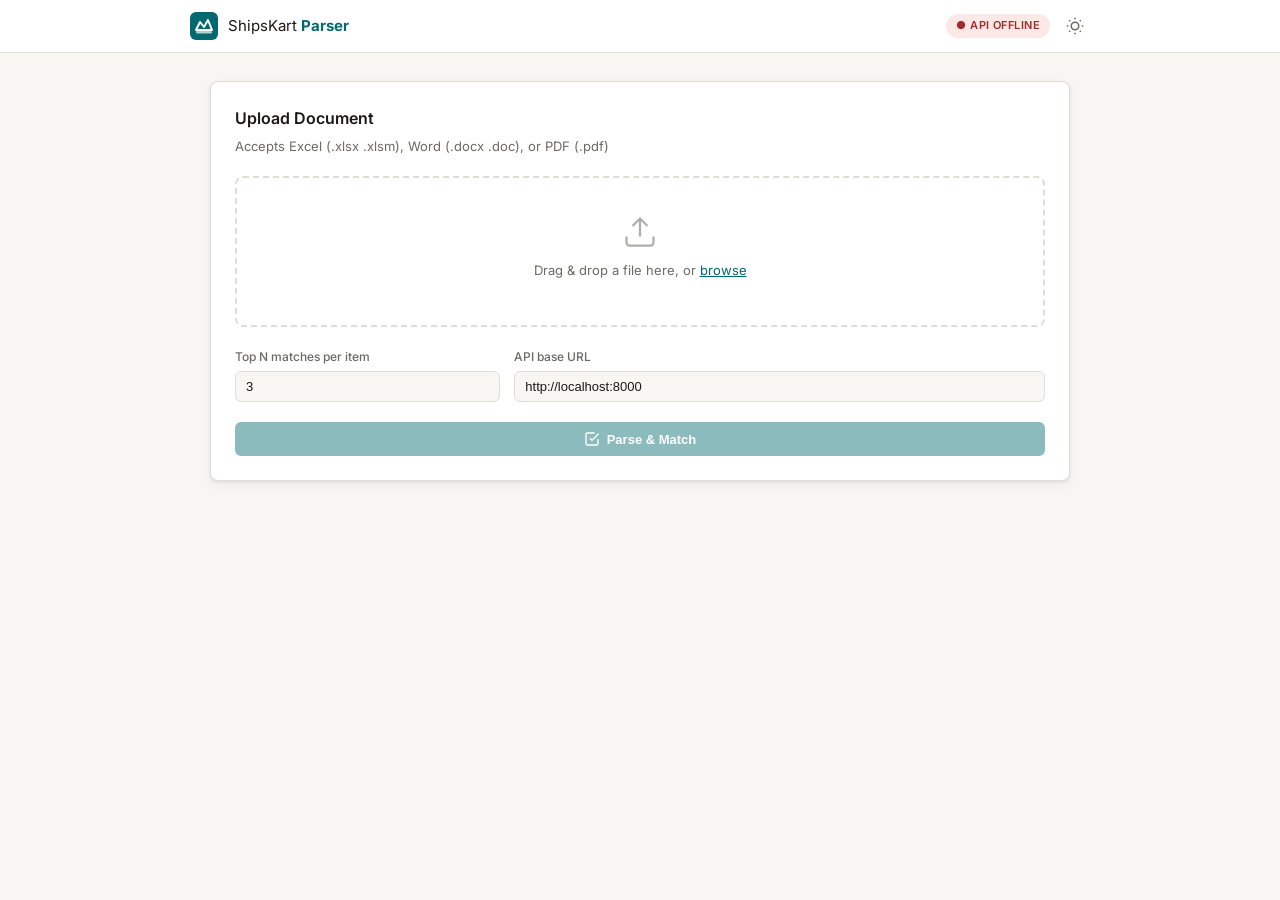
==== frontend/index.html @ 63025fe5 "feat: add frontend test client (index.html, style.css, app.js)" ====
<!DOCTYPE html>
<html lang="en" data-theme="light">
<head>
  <meta charset="UTF-8" />
  <meta name="viewport" content="width=device-width, initial-scale=1.0" />
  <title>ShipsKart Parser — Test Client</title>
  <link rel="preconnect" href="https://fonts.googleapis.com">
  <link href="https://fonts.googleapis.com/css2?family=Inter:wght@400;500;600;700&display=swap" rel="stylesheet">
  <link rel="stylesheet" href="style.css" />
</head>
<body>

  <header class="header">
    <div class="header-inner">
      <div class="logo">
        <svg width="28" height="28" viewBox="0 0 28 28" fill="none" aria-label="ShipsKart Parser">
          <rect width="28" height="28" rx="6" fill="#01696f"/>
          <path d="M6 18 L10 10 L14 15 L18 8 L22 18 Z" stroke="white" stroke-width="2" fill="none" stroke-linejoin="round"/>
          <rect x="6" y="19" width="16" height="2.5" rx="1.25" fill="white" opacity="0.7"/>
        </svg>
        <span>ShipsKart <strong>Parser</strong></span>
      </div>
      <div class="header-right">
        <span id="health-badge" class="badge badge--checking">checking...</span>
        <button class="btn-icon" data-theme-toggle aria-label="Toggle theme">
          <svg width="18" height="18" viewBox="0 0 24 24" fill="none" stroke="currentColor" stroke-width="2"><circle cx="12" cy="12" r="5"/><path d="M12 1v2M12 21v2M4.22 4.22l1.42 1.42M18.36 18.36l1.42 1.42M1 12h2M21 12h2M4.22 19.78l1.42-1.42M18.36 5.64l1.42-1.42"/></svg>
        </button>
      </div>
    </div>
  </header>

  <main class="main">

    <section class="card" id="upload-section">
      <h2 class="card-title">Upload Document</h2>
      <p class="card-desc">Accepts Excel (.xlsx .xlsm), Word (.docx .doc), or PDF (.pdf)</p>

      <div class="upload-zone" id="drop-zone">
        <svg width="36" height="36" viewBox="0 0 24 24" fill="none" stroke="currentColor" stroke-width="1.5"><path d="M21 15v4a2 2 0 0 1-2 2H5a2 2 0 0 1-2-2v-4"/><polyline points="17 8 12 3 7 8"/><line x1="12" y1="3" x2="12" y2="15"/></svg>
        <p>Drag &amp; drop a file here, or <label class="link" for="file-input">browse</label></p>
        <span id="file-name" class="file-name"></span>
        <input type="file" id="file-input" accept=".xlsx,.xlsm,.docx,.doc,.pdf" hidden />
      </div>

      <div class="controls">
        <div class="control-group">
          <label for="top-n">Top N matches per item</label>
          <input type="number" id="top-n" value="3" min="1" max="20" />
        </div>
        <div class="control-group">
          <label for="base-url">API base URL</label>
          <input type="text" id="base-url" value="http://localhost:8000" />
        </div>
      </div>

      <button class="btn btn--primary" id="submit-btn" disabled>
        <svg width="16" height="16" viewBox="0 0 24 24" fill="none" stroke="currentColor" stroke-width="2"><polyline points="9 11 12 14 22 4"/><path d="M21 12v7a2 2 0 0 1-2 2H5a2 2 0 0 1-2-2V5a2 2 0 0 1 2-2h11"/></svg>
        Parse &amp; Match
      </button>
    </section>

    <div id="status-bar" class="status-bar hidden"></div>

    <section class="card hidden" id="summary-section">
      <h2 class="card-title">Summary</h2>
      <div class="summary-grid" id="summary-grid"></div>
    </section>

    <section class="card hidden" id="results-section">
      <div class="results-header">
        <h2 class="card-title">Results</h2>
        <div class="results-controls">
          <input type="text" id="search-input" placeholder="Filter items..." class="search-input" />
          <select id="score-filter" class="select">
            <option value="all">All scores</option>
            <option value="80">&ge; 80% (strong)</option>
            <option value="50">50&ndash;79% (possible)</option>
            <option value="0">&lt; 50% (unmatched)</option>
          </select>
          <button class="btn btn--ghost" id="download-btn">
            <svg width="14" height="14" viewBox="0 0 24 24" fill="none" stroke="currentColor" stroke-width="2"><path d="M21 15v4a2 2 0 0 1-2 2H5a2 2 0 0 1-2-2v-4"/><polyline points="7 10 12 15 17 10"/><line x1="12" y1="15" x2="12" y2="3"/></svg>
            Download JSON
          </button>
        </div>
      </div>
      <div id="results-container"></div>
    </section>

  </main>

  <script src="app.js"></script>
</body>
</html>
---- frontend/style.css ----
:root,[data-theme="light"]{
  --bg:#f7f6f2;--surface:#ffffff;--surface-2:#f3f0ec;--border:#e0ddd8;
  --text:#1a1917;--text-muted:#6b6a67;--text-faint:#b0aead;
  --primary:#01696f;--primary-hover:#0c4e54;--primary-text:#ffffff;
  --success-bg:#d4efcc;--success-text:#1e5c10;
  --warn-bg:#fef3cd;--warn-text:#7a4f00;
  --error-bg:#fde8e8;--error-text:#a12c2c;
  --radius:8px;--shadow:0 1px 3px rgba(0,0,0,.08),0 4px 12px rgba(0,0,0,.05);
}
[data-theme="dark"]{
  --bg:#141312;--surface:#1c1b19;--surface-2:#242320;--border:#333230;
  --text:#d4d3d0;--text-muted:#7a7977;--text-faint:#4a4947;
  --primary:#4f98a3;--primary-hover:#227f8b;--primary-text:#ffffff;
  --success-bg:#1e3a18;--success-text:#7acc60;
  --warn-bg:#3a2e10;--warn-text:#e8b94a;
  --error-bg:#3a1a1a;--error-text:#e07070;
  --shadow:0 1px 3px rgba(0,0,0,.3),0 4px 12px rgba(0,0,0,.2);
}
*,*::before,*::after{box-sizing:border-box;margin:0;padding:0}
html{-webkit-font-smoothing:antialiased;scroll-behavior:smooth}
body{font-family:'Inter',system-ui,sans-serif;font-size:14px;background:var(--bg);color:var(--text);min-height:100dvh;line-height:1.6}
.header{position:sticky;top:0;z-index:100;background:var(--surface);border-bottom:1px solid var(--border);padding:0 24px}
.header-inner{max-width:900px;margin:0 auto;height:52px;display:flex;align-items:center;justify-content:space-between}
.logo{display:flex;align-items:center;gap:10px;font-size:15px;color:var(--text)}
.logo strong{color:var(--primary)}
.header-right{display:flex;align-items:center;gap:10px}
.badge{font-size:11px;font-weight:600;padding:3px 10px;border-radius:999px;text-transform:uppercase;letter-spacing:.04em}
.badge--checking{background:var(--surface-2);color:var(--text-muted)}
.badge--ok{background:var(--success-bg);color:var(--success-text)}
.badge--error{background:var(--error-bg);color:var(--error-text)}
.main{max-width:900px;margin:0 auto;padding:28px 20px 60px;display:flex;flex-direction:column;gap:20px}
.card{background:var(--surface);border:1px solid var(--border);border-radius:var(--radius);padding:24px;box-shadow:var(--shadow)}
.card-title{font-size:16px;font-weight:600;margin-bottom:4px}
.card-desc{font-size:13px;color:var(--text-muted);margin-bottom:20px}
.upload-zone{border:2px dashed var(--border);border-radius:var(--radius);padding:36px 24px;text-align:center;color:var(--text-muted);cursor:pointer;transition:border-color .2s,background .2s;margin-bottom:20px}
.upload-zone:hover,.upload-zone.drag-over{border-color:var(--primary);background:color-mix(in srgb,var(--primary) 5%,transparent)}
.upload-zone svg{margin:0 auto 10px;display:block;color:var(--text-faint)}
.upload-zone p{font-size:13px}
.link{color:var(--primary);cursor:pointer;text-decoration:underline}
.file-name{display:block;margin-top:8px;font-size:12px;font-weight:600;color:var(--primary)}
.controls{display:grid;grid-template-columns:1fr 2fr;gap:14px;margin-bottom:20px}
.control-group{display:flex;flex-direction:column;gap:5px}
.control-group label{font-size:12px;font-weight:500;color:var(--text-muted)}
input[type="number"],input[type="text"],.select,.search-input{background:var(--bg);border:1px solid var(--border);border-radius:6px;padding:7px 10px;font-size:13px;color:var(--text);outline:none;transition:border-color .18s;width:100%}
input:focus,.select:focus,.search-input:focus{border-color:var(--primary)}
.btn{display:inline-flex;align-items:center;gap:7px;padding:9px 18px;border-radius:6px;font-size:13px;font-weight:600;cursor:pointer;border:none;transition:background .18s,opacity .18s}
.btn--primary{background:var(--primary);color:var(--primary-text);width:100%;justify-content:center}
.btn--primary:hover:not(:disabled){background:var(--primary-hover)}
.btn--primary:disabled{opacity:.45;cursor:not-allowed}
.btn--ghost{background:var(--surface-2);color:var(--text);border:1px solid var(--border)}
.btn--ghost:hover{background:var(--border)}
.btn-icon{background:none;border:none;color:var(--text-muted);cursor:pointer;padding:6px;border-radius:6px;display:flex;align-items:center;transition:color .18s,background .18s}
.btn-icon:hover{color:var(--text);background:var(--surface-2)}
.status-bar{padding:12px 16px;border-radius:var(--radius);font-size:13px;font-weight:500}
.status-bar.loading{background:var(--surface-2);color:var(--text-muted)}
.status-bar.success{background:var(--success-bg);color:var(--success-text)}
.status-bar.error{background:var(--error-bg);color:var(--error-text)}
.hidden{display:none!important}
.summary-grid{display:grid;grid-template-columns:repeat(4,1fr);gap:14px;margin-top:14px}
.summary-tile{background:var(--surface-2);border-radius:6px;padding:14px;text-align:center}
.summary-tile .value{font-size:28px;font-weight:700;line-height:1}
.summary-tile .label{font-size:11px;color:var(--text-muted);margin-top:5px;text-transform:uppercase;letter-spacing:.04em}
.tile--total .value{color:var(--text)}
.tile--strong .value{color:var(--success-text)}
.tile--partial .value{color:var(--warn-text)}
.tile--fail .value{color:var(--error-text)}
.results-header{display:flex;align-items:center;justify-content:space-between;flex-wrap:wrap;gap:12px;margin-bottom:16px}
.results-controls{display:flex;align-items:center;gap:10px;flex-wrap:wrap}
.search-input{width:200px}
.item-row{border:1px solid var(--border);border-radius:6px;margin-bottom:10px;overflow:hidden}
.item-header{display:grid;grid-template-columns:36px 1fr 100px 64px auto;align-items:center;gap:12px;padding:10px 14px;background:var(--surface-2);cursor:pointer;user-select:none;transition:background .15s}
.item-header:hover{background:var(--border)}
.item-num{font-size:11px;color:var(--text-faint);font-weight:600}
.item-name{font-size:13px;font-weight:600;white-space:nowrap;overflow:hidden;text-overflow:ellipsis}
.item-qty{font-size:12px;color:var(--text-muted)}
.item-score{font-size:12px;font-weight:700;text-align:right}
.score--strong{color:var(--success-text)}
.score--partial{color:var(--warn-text)}
.score--fail{color:var(--error-text)}
.chevron{transition:transform .2s;color:var(--text-faint);flex-shrink:0}
.item-row.open .chevron{transform:rotate(90deg)}
.item-meta{display:flex;gap:8px;flex-wrap:wrap;padding:6px 14px 4px}
.meta-chip{font-size:11px;color:var(--text-muted);background:var(--surface-2);border-radius:4px;padding:2px 7px}
.matches-wrap{padding:0 14px 12px}
.matches-table{width:100%;border-collapse:collapse;font-size:12px;margin-top:8px}
.matches-table th{text-align:left;padding:6px 8px;font-size:11px;font-weight:600;color:var(--text-muted);border-bottom:1px solid var(--border);text-transform:uppercase;letter-spacing:.04em}
.matches-table td{padding:7px 8px;border-bottom:1px solid var(--border);vertical-align:middle}
.matches-table tr:last-child td{border-bottom:none}
.rank-badge{display:inline-block;width:20px;height:20px;line-height:20px;text-align:center;border-radius:4px;font-size:11px;font-weight:700;background:var(--surface-2);color:var(--text-muted)}
.rank-badge.rank-1{background:var(--primary);color:white}
.score-bar-wrap{display:flex;align-items:center;gap:8px}
.score-bar{flex:1;height:4px;background:var(--border);border-radius:2px;overflow:hidden}
.score-bar-fill{height:100%;border-radius:2px}
.fill--strong{background:var(--success-text)}
.fill--partial{background:var(--warn-text)}
.fill--fail{background:var(--error-text)}
.score-val{font-size:11px;font-weight:600;width:38px;text-align:right}
@media(max-width:600px){
  .summary-grid{grid-template-columns:repeat(2,1fr)}
  .controls{grid-template-columns:1fr}
  .item-header{grid-template-columns:28px 1fr 54px auto}
  .item-qty{display:none}
  .results-controls{width:100%}
  .search-input{flex:1;width:auto}
}
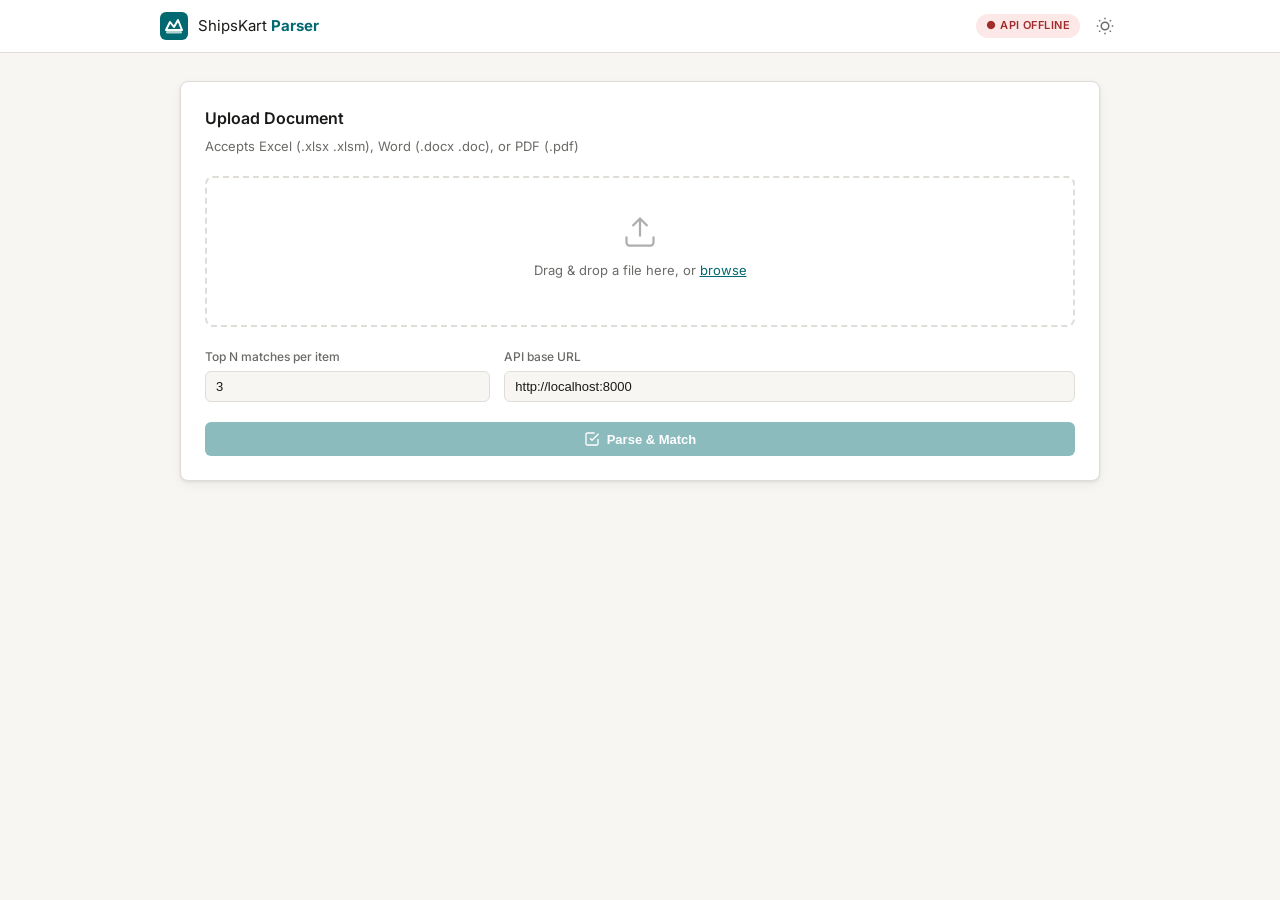
==== commit 254717fa: "feat: manual product selection per item with auto-select and save" ====
--- a/frontend/index.html
+++ b/frontend/index.html
@@ -77,6 +77,14 @@
             <option value="50">50&ndash;79% (possible)</option>
             <option value="0">&lt; 50% (unmatched)</option>
           </select>
+          <button class="btn btn--ghost" id="auto-select-btn" title="Auto-select all matches with score &ge; 80%">
+            <svg width="14" height="14" viewBox="0 0 24 24" fill="none" stroke="currentColor" stroke-width="2"><polyline points="9 11 12 14 22 4"/><path d="M21 12v7a2 2 0 0 1-2 2H5a2 2 0 0 1-2-2V5a2 2 0 0 1 2-2h11"/></svg>
+            Auto-select &ge;80%
+          </button>
+          <button class="btn btn--primary btn--sm" id="save-btn">
+            <svg width="14" height="14" viewBox="0 0 24 24" fill="none" stroke="currentColor" stroke-width="2"><path d="M19 21H5a2 2 0 0 1-2-2V5a2 2 0 0 1 2-2h11l5 5v11a2 2 0 0 1-2 2z"/><polyline points="17 21 17 13 7 13 7 21"/><polyline points="7 3 7 8 15 8"/></svg>
+            Save Selections
+          </button>
           <button class="btn btn--ghost" id="download-btn">
             <svg width="14" height="14" viewBox="0 0 24 24" fill="none" stroke="currentColor" stroke-width="2"><path d="M21 15v4a2 2 0 0 1-2 2H5a2 2 0 0 1-2-2v-4"/><polyline points="7 10 12 15 17 10"/><line x1="12" y1="15" x2="12" y2="3"/></svg>
             Download JSON
@@ -90,4 +98,4 @@
 
   <script src="app.js"></script>
 </body>
-</html>+</html>
--- a/frontend/style.css
+++ b/frontend/style.css
@@ -5,6 +5,9 @@
   --success-bg:#d4efcc;--success-text:#1e5c10;
   --warn-bg:#fef3cd;--warn-text:#7a4f00;
   --error-bg:#fde8e8;--error-text:#a12c2c;
+  --amount-bg:#e8f4f8;--amount-text:#005f7a;
+  --sel-bg:color-mix(in srgb,var(--primary) 8%,var(--surface));
+  --sel-border:color-mix(in srgb,var(--primary) 40%,transparent);
   --radius:8px;--shadow:0 1px 3px rgba(0,0,0,.08),0 4px 12px rgba(0,0,0,.05);
 }
 [data-theme="dark"]{
@@ -14,13 +17,16 @@
   --success-bg:#1e3a18;--success-text:#7acc60;
   --warn-bg:#3a2e10;--warn-text:#e8b94a;
   --error-bg:#3a1a1a;--error-text:#e07070;
+  --amount-bg:#0d2e38;--amount-text:#5bc4e0;
+  --sel-bg:color-mix(in srgb,var(--primary) 12%,var(--surface));
+  --sel-border:color-mix(in srgb,var(--primary) 50%,transparent);
   --shadow:0 1px 3px rgba(0,0,0,.3),0 4px 12px rgba(0,0,0,.2);
 }
 *,*::before,*::after{box-sizing:border-box;margin:0;padding:0}
 html{-webkit-font-smoothing:antialiased;scroll-behavior:smooth}
 body{font-family:'Inter',system-ui,sans-serif;font-size:14px;background:var(--bg);color:var(--text);min-height:100dvh;line-height:1.6}
 .header{position:sticky;top:0;z-index:100;background:var(--surface);border-bottom:1px solid var(--border);padding:0 24px}
-.header-inner{max-width:900px;margin:0 auto;height:52px;display:flex;align-items:center;justify-content:space-between}
+.header-inner{max-width:960px;margin:0 auto;height:52px;display:flex;align-items:center;justify-content:space-between}
 .logo{display:flex;align-items:center;gap:10px;font-size:15px;color:var(--text)}
 .logo strong{color:var(--primary)}
 .header-right{display:flex;align-items:center;gap:10px}
@@ -28,7 +34,7 @@
 .badge--checking{background:var(--surface-2);color:var(--text-muted)}
 .badge--ok{background:var(--success-bg);color:var(--success-text)}
 .badge--error{background:var(--error-bg);color:var(--error-text)}
-.main{max-width:900px;margin:0 auto;padding:28px 20px 60px;display:flex;flex-direction:column;gap:20px}
+.main{max-width:960px;margin:0 auto;padding:28px 20px 60px;display:flex;flex-direction:column;gap:20px}
 .card{background:var(--surface);border:1px solid var(--border);border-radius:var(--radius);padding:24px;box-shadow:var(--shadow)}
 .card-title{font-size:16px;font-weight:600;margin-bottom:4px}
 .card-desc{font-size:13px;color:var(--text-muted);margin-bottom:20px}
@@ -44,11 +50,13 @@
 input[type="number"],input[type="text"],.select,.search-input{background:var(--bg);border:1px solid var(--border);border-radius:6px;padding:7px 10px;font-size:13px;color:var(--text);outline:none;transition:border-color .18s;width:100%}
 input:focus,.select:focus,.search-input:focus{border-color:var(--primary)}
 .btn{display:inline-flex;align-items:center;gap:7px;padding:9px 18px;border-radius:6px;font-size:13px;font-weight:600;cursor:pointer;border:none;transition:background .18s,opacity .18s}
-.btn--primary{background:var(--primary);color:var(--primary-text);width:100%;justify-content:center}
+.btn--primary{background:var(--primary);color:var(--primary-text);justify-content:center}
 .btn--primary:hover:not(:disabled){background:var(--primary-hover)}
 .btn--primary:disabled{opacity:.45;cursor:not-allowed}
+#submit-btn{width:100%}
 .btn--ghost{background:var(--surface-2);color:var(--text);border:1px solid var(--border)}
 .btn--ghost:hover{background:var(--border)}
+.btn--sm{padding:7px 12px;font-size:12px}
 .btn-icon{background:none;border:none;color:var(--text-muted);cursor:pointer;padding:6px;border-radius:6px;display:flex;align-items:center;transition:color .18s,background .18s}
 .btn-icon:hover{color:var(--text);background:var(--surface-2)}
 .status-bar{padding:12px 16px;border-radius:var(--radius);font-size:13px;font-weight:500}
@@ -56,6 +64,7 @@
 .status-bar.success{background:var(--success-bg);color:var(--success-text)}
 .status-bar.error{background:var(--error-bg);color:var(--error-text)}
 .hidden{display:none!important}
+/* Summary */
 .summary-grid{display:grid;grid-template-columns:repeat(4,1fr);gap:14px;margin-top:14px}
 .summary-tile{background:var(--surface-2);border-radius:6px;padding:14px;text-align:center}
 .summary-tile .value{font-size:28px;font-weight:700;line-height:1}
@@ -64,42 +73,69 @@
 .tile--strong .value{color:var(--success-text)}
 .tile--partial .value{color:var(--warn-text)}
 .tile--fail .value{color:var(--error-text)}
+.tile--amount{grid-column:1/-1;background:var(--amount-bg);display:flex;align-items:center;justify-content:space-between;padding:14px 20px}
+.tile--amount .label{font-size:12px;font-weight:600;color:var(--amount-text);text-transform:uppercase;letter-spacing:.05em;margin-top:0}
+.tile--amount .amount-value{font-size:22px;font-weight:700;color:var(--amount-text);letter-spacing:.01em}
+/* Results header */
 .results-header{display:flex;align-items:center;justify-content:space-between;flex-wrap:wrap;gap:12px;margin-bottom:16px}
-.results-controls{display:flex;align-items:center;gap:10px;flex-wrap:wrap}
-.search-input{width:200px}
+.results-controls{display:flex;align-items:center;gap:8px;flex-wrap:wrap}
+.search-input{width:180px}
+/* Item rows */
 .item-row{border:1px solid var(--border);border-radius:6px;margin-bottom:10px;overflow:hidden}
-.item-header{display:grid;grid-template-columns:36px 1fr 100px 64px auto;align-items:center;gap:12px;padding:10px 14px;background:var(--surface-2);cursor:pointer;user-select:none;transition:background .15s}
+.item-header{display:grid;grid-template-columns:36px 1fr 100px auto;align-items:center;gap:12px;padding:10px 14px;background:var(--surface-2);cursor:pointer;user-select:none;transition:background .15s}
 .item-header:hover{background:var(--border)}
 .item-num{font-size:11px;color:var(--text-faint);font-weight:600}
 .item-name{font-size:13px;font-weight:600;white-space:nowrap;overflow:hidden;text-overflow:ellipsis}
 .item-qty{font-size:12px;color:var(--text-muted)}
-.item-score{font-size:12px;font-weight:700;text-align:right}
+.item-header-right{display:flex;align-items:center;gap:8px;flex-shrink:0}
+.item-sel-tag{font-size:11px;font-weight:600;padding:2px 8px;border-radius:999px;background:var(--sel-bg);border:1px solid var(--sel-border);color:var(--primary);white-space:nowrap;max-width:200px;overflow:hidden;text-overflow:ellipsis}
+.item-sel-tag--none{background:var(--surface-2);border-color:var(--border);color:var(--text-faint)}
+.item-score{font-size:12px;font-weight:700;text-align:right;flex-shrink:0}
 .score--strong{color:var(--success-text)}
 .score--partial{color:var(--warn-text)}
 .score--fail{color:var(--error-text)}
 .chevron{transition:transform .2s;color:var(--text-faint);flex-shrink:0}
 .item-row.open .chevron{transform:rotate(90deg)}
-.item-meta{display:flex;gap:8px;flex-wrap:wrap;padding:6px 14px 4px}
+.item-meta{display:flex;gap:8px;flex-wrap:wrap;padding:6px 14px 4px;background:var(--surface)}
 .meta-chip{font-size:11px;color:var(--text-muted);background:var(--surface-2);border-radius:4px;padding:2px 7px}
-.matches-wrap{padding:0 14px 12px}
-.matches-table{width:100%;border-collapse:collapse;font-size:12px;margin-top:8px}
-.matches-table th{text-align:left;padding:6px 8px;font-size:11px;font-weight:600;color:var(--text-muted);border-bottom:1px solid var(--border);text-transform:uppercase;letter-spacing:.04em}
-.matches-table td{padding:7px 8px;border-bottom:1px solid var(--border);vertical-align:middle}
-.matches-table tr:last-child td{border-bottom:none}
+/* Selection panel */
+.selection-panel{background:var(--surface);padding:12px 14px 14px}
+.selection-hint{font-size:12px;color:var(--text-muted);margin-bottom:10px}
+.match-options{display:flex;flex-direction:column;gap:7px}
+.match-option{
+  display:grid;grid-template-columns:24px 1fr auto;
+  align-items:center;gap:10px;
+  padding:10px 12px;border-radius:6px;
+  border:1px solid var(--border);
+  background:var(--surface-2);
+  cursor:pointer;
+  transition:border-color .15s,background .15s;
+}
+.match-option:hover{border-color:var(--primary);background:var(--sel-bg)}
+.match-option.selected{border-color:var(--primary);background:var(--sel-bg)}
+.match-option-radio{
+  width:18px;height:18px;border-radius:50%;
+  border:2px solid var(--border);
+  display:flex;align-items:center;justify-content:center;
+  font-size:14px;font-weight:700;color:var(--primary);
+  flex-shrink:0;transition:border-color .15s;
+}
+.match-option.selected .match-option-radio{border-color:var(--primary)}
+.match-option-body{display:flex;flex-direction:column;gap:1px;min-width:0}
+.match-option-name{font-size:13px;font-weight:600;white-space:nowrap;overflow:hidden;text-overflow:ellipsis}
+.match-option-meta{font-size:11px;color:var(--text-muted)}
+.match-option-score{font-size:12px;font-weight:700;flex-shrink:0}
+.selection-clear-wrap{margin-top:10px;display:flex;justify-content:flex-end}
+/* Rank badge (kept for potential future use) */
 .rank-badge{display:inline-block;width:20px;height:20px;line-height:20px;text-align:center;border-radius:4px;font-size:11px;font-weight:700;background:var(--surface-2);color:var(--text-muted)}
 .rank-badge.rank-1{background:var(--primary);color:white}
-.score-bar-wrap{display:flex;align-items:center;gap:8px}
-.score-bar{flex:1;height:4px;background:var(--border);border-radius:2px;overflow:hidden}
-.score-bar-fill{height:100%;border-radius:2px}
-.fill--strong{background:var(--success-text)}
-.fill--partial{background:var(--warn-text)}
-.fill--fail{background:var(--error-text)}
-.score-val{font-size:11px;font-weight:600;width:38px;text-align:right}
-@media(max-width:600px){
+@media(max-width:640px){
   .summary-grid{grid-template-columns:repeat(2,1fr)}
+  .tile--amount{flex-direction:column;align-items:flex-start;gap:4px}
   .controls{grid-template-columns:1fr}
-  .item-header{grid-template-columns:28px 1fr 54px auto}
+  .item-header{grid-template-columns:28px 1fr auto}
   .item-qty{display:none}
   .results-controls{width:100%}
   .search-input{flex:1;width:auto}
-}+  .item-sel-tag{max-width:120px}
+}
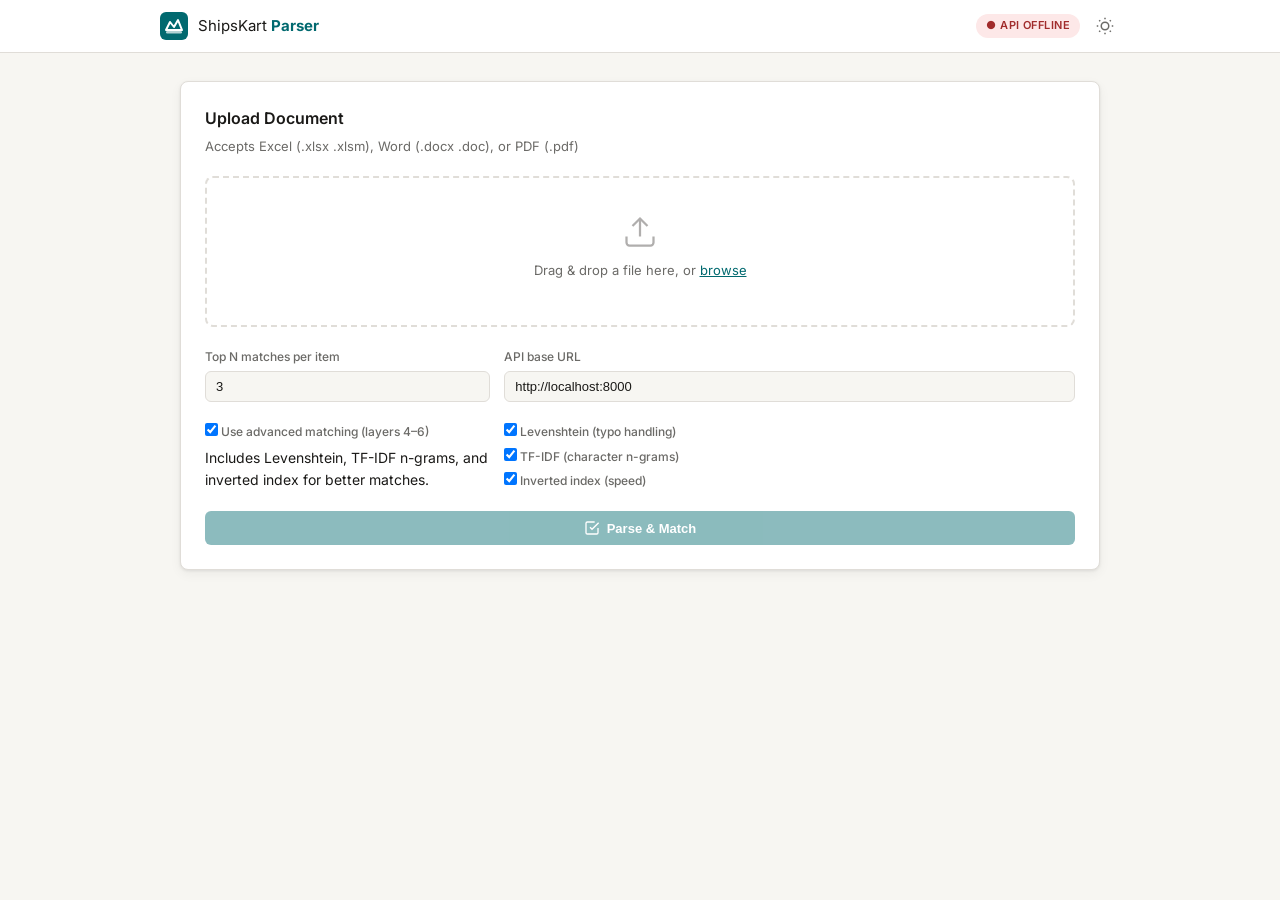
==== commit c69e6767: "Frontend: add advanced matching controls (advanced toggle and layer checkboxes) to upload panel." ====
--- a/frontend/index.html
+++ b/frontend/index.html
@@ -53,6 +53,30 @@
         </div>
       </div>
 
+      <div class="controls controls--advanced">
+        <div class="control-group control-group--checkbox">
+          <label class="checkbox-label">
+            <input type="checkbox" id="advanced-toggle" checked />
+            <span>Use advanced matching (layers 4–6)</span>
+          </label>
+          <p class="control-hint">Includes Levenshtein, TF-IDF n-grams, and inverted index for better matches.</p>
+        </div>
+        <div class="control-group control-group--inline">
+          <label class="checkbox-label">
+            <input type="checkbox" id="use-levenshtein" checked />
+            <span>Levenshtein (typo handling)</span>
+          </label>
+          <label class="checkbox-label">
+            <input type="checkbox" id="use-tfidf" checked />
+            <span>TF-IDF (character n-grams)</span>
+          </label>
+          <label class="checkbox-label">
+            <input type="checkbox" id="use-inverted-index" checked />
+            <span>Inverted index (speed)</span>
+          </label>
+        </div>
+      </div>
+
       <button class="btn btn--primary" id="submit-btn" disabled>
         <svg width="16" height="16" viewBox="0 0 24 24" fill="none" stroke="currentColor" stroke-width="2"><polyline points="9 11 12 14 22 4"/><path d="M21 12v7a2 2 0 0 1-2 2H5a2 2 0 0 1-2-2V5a2 2 0 0 1 2-2h11"/></svg>
         Parse &amp; Match
